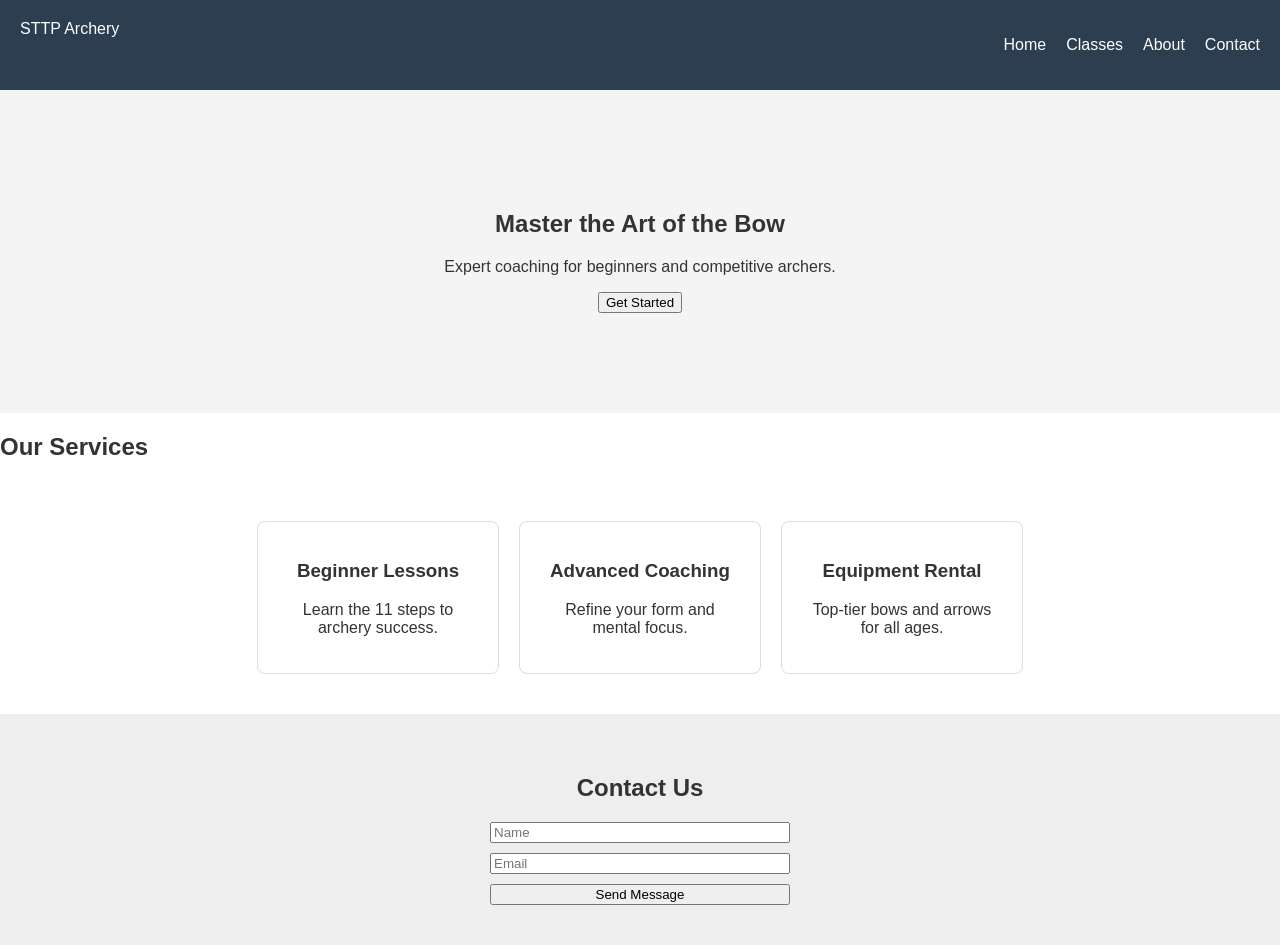
==== index.html @ 83914451 "Add files via upload" ====
<!DOCTYPE html>
<html lang="en">
<head>
    <meta charset="UTF-8">
    <meta name="viewport" content="width=device-width, initial-scale=1.0">
    <title>STTP Archery | Precision & Focus</title>
    <link rel="stylesheet" href="style.css">
</head>
<body>
    <header>
        <nav>
            <div class="logo">STTP Archery</div>
            <ul>
                <li><a href="#home">Home</a></li>
                <li><a href="#services">Classes</a></li>
                <li><a href="#about">About</a></li>
                <li><a href="#contact">Contact</a></li>
            </ul>
        </nav>
    </header>

    <section id="home" class="hero">
        <h1>Master the Art of the Bow</h1>
        <p>Expert coaching for beginners and competitive archers.</p>
        <button>Get Started</button>
    </section>

    <section id="services">
        <h2>Our Services</h2>
        <div class="grid">
            <div class="card"><h3>Beginner Lessons</h3><p>Learn the 11 steps to archery success.</p></div>
            <div class="card"><h3>Advanced Coaching</h3><p>Refine your form and mental focus.</p></div>
            <div class="card"><h3>Equipment Rental</h3><p>Top-tier bows and arrows for all ages.</p></div>
        </div>
    </section>

    <section id="contact">
        <h2>Contact Us</h2>
        <form>
            <input type="text" placeholder="Name">
            <input type="email" placeholder="Email">
            <button type="button">Send Message</button>
        </form>
    </section>
</body>
</html>
---- style.css ----
body { font-family: Arial, sans-serif; margin: 0; padding: 0; color: #333; }
nav { display: flex; justify-content: space-between; padding: 20px; background: #2c3e50; color: white; }
nav ul { list-style: none; display: flex; gap: 20px; }
nav a { color: white; text-decoration: none; }
.hero { text-align: center; padding: 100px 20px; background: #f4f4f4; }
.grid { display: flex; gap: 20px; padding: 40px; justify-content: center; }
.card { border: 1px solid #ddd; padding: 20px; border-radius: 8px; width: 200px; text-align: center; }
#contact { padding: 40px; text-align: center; background: #eee; }
form { display: flex; flex-direction: column; max-width: 300px; margin: 0 auto; gap: 10px; }
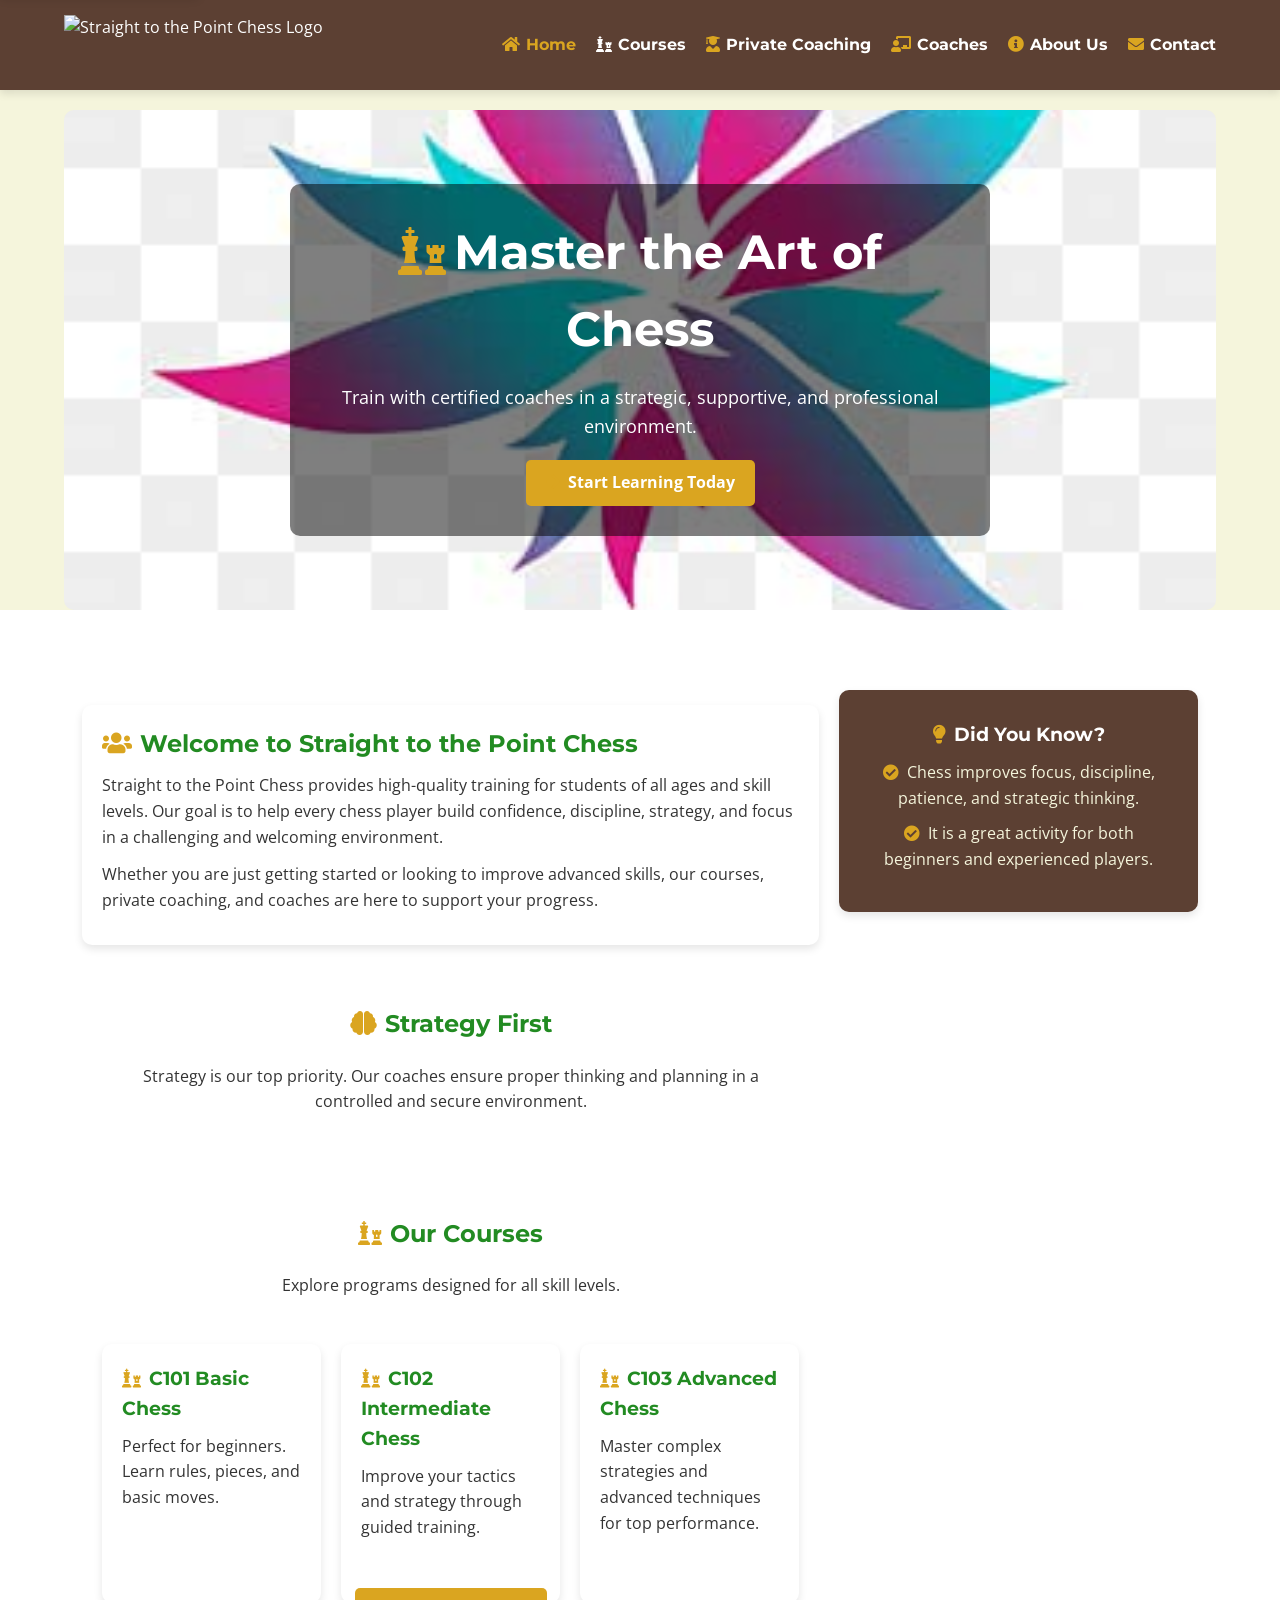
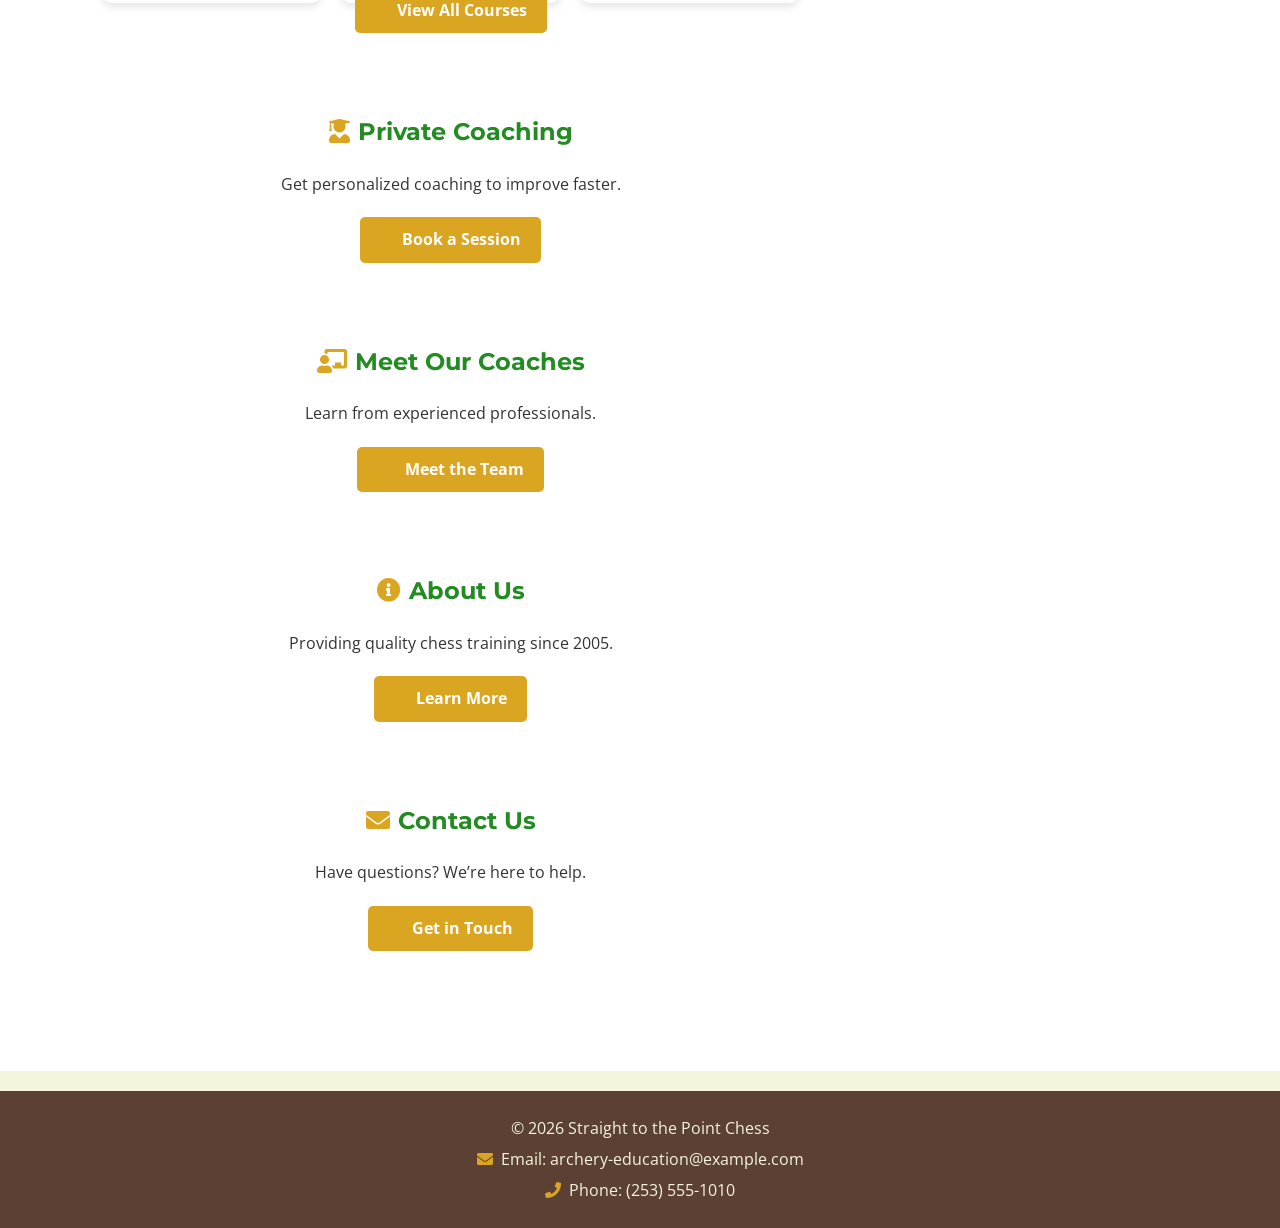
==== commit c8d9f44a: "add" ====
--- a/index.html
+++ b/index.html
@@ -1,46 +1,157 @@
-<!DOCTYPE html>
-<html lang="en">
-<head>
-    <meta charset="UTF-8">
-    <meta name="viewport" content="width=device-width, initial-scale=1.0">
-    <title>STTP Archery | Precision & Focus</title>
-    <link rel="stylesheet" href="style.css">
-</head>
-<body>
-    <header>
-        <nav>
-            <div class="logo">STTP Archery</div>
-            <ul>
-                <li><a href="#home">Home</a></li>
-                <li><a href="#services">Classes</a></li>
-                <li><a href="#about">About</a></li>
-                <li><a href="#contact">Contact</a></li>
-            </ul>
-        </nav>
-    </header>
-
-    <section id="home" class="hero">
-        <h1>Master the Art of the Bow</h1>
-        <p>Expert coaching for beginners and competitive archers.</p>
-        <button>Get Started</button>
-    </section>
-
-    <section id="services">
-        <h2>Our Services</h2>
-        <div class="grid">
-            <div class="card"><h3>Beginner Lessons</h3><p>Learn the 11 steps to archery success.</p></div>
-            <div class="card"><h3>Advanced Coaching</h3><p>Refine your form and mental focus.</p></div>
-            <div class="card"><h3>Equipment Rental</h3><p>Top-tier bows and arrows for all ages.</p></div>
-        </div>
-    </section>
-
-    <section id="contact">
-        <h2>Contact Us</h2>
-        <form>
-            <input type="text" placeholder="Name">
-            <input type="email" placeholder="Email">
-            <button type="button">Send Message</button>
-        </form>
-    </section>
-</body>
-</html>
+<!DOCTYPE html>
+<html lang="en">
+<head>
+    <meta charset="UTF-8">
+    <meta name="viewport" content="width=device-width, initial-scale=1.0">
+    <title>Home - Straight to the Point Chess</title>
+
+    <!-- CSS -->
+    <link rel="stylesheet" href="css/styles.css">
+
+    <!-- FONT AWESOME -->
+    <link rel="stylesheet" href="https://cdnjs.cloudflare.com/ajax/libs/font-awesome/5.15.3/css/all.min.css">
+
+    <!-- GOOGLE FONTS -->
+    <link href="https://fonts.googleapis.com/css2?family=Montserrat:wght@700&family=Open+Sans:wght@400;700&display=swap" rel="stylesheet">
+</head>
+<body>
+
+    <!-- SKIP LINK -->
+    <a href="#main-content" class="skip-link">Skip to main content</a>
+
+    <!-- HEADER -->
+    <header>
+        <div class="container">
+            <div class="logo">
+                <img
+                    src="https://upload.wikimedia.org/wikipedia/commons/thumb/f/f0/Chess_kdt45.svg/200px-Chess_kdt45.svg.png"
+                    srcset="
+                        https://upload.wikimedia.org/wikipedia/commons/thumb/f/f0/Chess_kdt45.svg/120px-Chess_kdt45.svg.png 200w,
+                        https://upload.wikimedia.org/wikipedia/commons/thumb/f/f0/Chess_kdt45.svg/200px-Chess_kdt45.svg.png 400w,
+                        https://upload.wikimedia.org/wikipedia/commons/thumb/f/f0/Chess_kdt45.svg/300px-Chess_kdt45.svg.png 800w
+                    "
+                    sizes="(max-width: 768px) 120px, 180px"
+                    alt="Straight to the Point Chess Logo"
+                    loading="lazy">
+            </div>
+
+            <nav>
+                <ul>
+                    <li><a href="index.html" class="active"><i class="fas fa-home"></i>Home</a></li>
+                    <li><a href="classes.html"><i class="fas fa-chess"></i>Courses</a></li>
+                    <li><a href="lessons.html"><i class="fas fa-user-graduate"></i>Private Coaching</a></li>
+                    <li><a href="instructors.html"><i class="fas fa-chalkboard-teacher"></i>Coaches</a></li>
+                    <li><a href="about.html"><i class="fas fa-info-circle"></i>About Us</a></li>
+                    <li><a href="contact.html"><i class="fas fa-envelope"></i>Contact</a></li>
+                </ul>
+            </nav>
+        </div>
+    </header>
+
+    <main id="main-content">
+
+        <!-- HERO -->
+        <section class="hero">
+            <div class="hero-content">
+                <h1><i class="fas fa-chess"></i>Master the Art of Chess</h1>
+                <p>Train with certified coaches in a strategic, supportive, and professional environment.</p>
+                <a href="classes.html" class="btn"><i class="fas fa-arrow-right"></i>Start Learning Today</a>
+            </div>
+        </section>
+
+        <!-- HOME CONTENT -->
+        <section>
+            <div class="container">
+                <div class="main-content">
+
+                    <div>
+                        <article class="class-card">
+                            <h2><i class="fas fa-users"></i>Welcome to Straight to the Point Chess</h2>
+                            <p>
+                                Straight to the Point Chess provides high-quality training for students of all ages
+                                and skill levels. Our goal is to help every chess player build confidence, discipline,
+                                strategy, and focus in a challenging and welcoming environment.
+                            </p>
+                            <p>
+                                Whether you are just getting started or looking to improve advanced skills, our
+                                courses, private coaching, and coaches are here to support your progress.
+                            </p>
+                        </article>
+
+                        <section id="safety">
+                            <h2><i class="fas fa-brain"></i>Strategy First</h2>
+                            <p>Strategy is our top priority. Our coaches ensure proper thinking and planning in a controlled and secure environment.</p>
+                        </section>
+
+                        <section id="classes">
+                            <h2><i class="fas fa-chess"></i>Our Courses</h2>
+                            <p>Explore programs designed for all skill levels.</p>
+
+                            <div class="classes">
+                                <article class="class-card">
+                                    <h3><i class="fas fa-chess"></i>C101 Basic Chess</h3>
+                                    <p>Perfect for beginners. Learn rules, pieces, and basic moves.</p>
+                                </article>
+
+                                <article class="class-card">
+                                    <h3><i class="fas fa-chess"></i>C102 Intermediate Chess</h3>
+                                    <p>Improve your tactics and strategy through guided training.</p>
+                                </article>
+
+                                <article class="class-card">
+                                    <h3><i class="fas fa-chess"></i>C103 Advanced Chess</h3>
+                                    <p>Master complex strategies and advanced techniques for top performance.</p>
+                                </article>
+                            </div>
+
+                            <a href="classes.html" class="btn"><i class="fas fa-arrow-right"></i>View All Courses</a>
+                        </section>
+
+                        <section id="lessons">
+                            <h2><i class="fas fa-user-graduate"></i>Private Coaching</h2>
+                            <p>Get personalized coaching to improve faster.</p>
+                            <a href="lessons.html" class="btn"><i class="fas fa-calendar-check"></i>Book a Session</a>
+                        </section>
+
+                        <section id="instructors">
+                            <h2><i class="fas fa-chalkboard-teacher"></i>Meet Our Coaches</h2>
+                            <p>Learn from experienced professionals.</p>
+                            <a href="instructors.html" class="btn"><i class="fas fa-users"></i>Meet the Team</a>
+                        </section>
+
+                        <section id="about">
+                            <h2><i class="fas fa-info-circle"></i>About Us</h2>
+                            <p>Providing quality chess training since 2005.</p>
+                            <a href="about.html" class="btn"><i class="fas fa-arrow-right"></i>Learn More</a>
+                        </section>
+
+                        <section id="contact">
+                            <h2><i class="fas fa-envelope"></i>Contact Us</h2>
+                            <p>Have questions? We’re here to help.</p>
+                            <a href="contact.html" class="btn"><i class="fas fa-paper-plane"></i>Get in Touch</a>
+                        </section>
+                    </div>
+
+                    <aside class="sidebar">
+                        <h3><i class="fas fa-lightbulb"></i>Did You Know?</h3>
+                        <p><i class="fas fa-check-circle"></i>Chess improves focus, discipline, patience, and strategic thinking.</p>
+                        <p><i class="fas fa-check-circle"></i>It is a great activity for both beginners and experienced players.</p>
+                    </aside>
+
+                </div>
+            </div>
+        </section>
+
+    </main>
+
+    <!-- FOOTER -->
+    <footer>
+        <div class="container">
+            <p>&copy; 2026 Straight to the Point Chess</p>
+            <p><i class="fas fa-envelope"></i>Email: archery-education@example.com</p>
+            <p><i class="fas fa-phone"></i>Phone: (253) 555-1010</p>
+        </div>
+    </footer>
+
+</body>
+</html>
--- a/css/styles.css
+++ b/css/styles.css
@@ -0,0 +1,674 @@
+/* =========================
+   COLOR VARIABLES
+========================= */
+:root {
+    --forest-green: #228B22;
+    --deep-brown: #5C4033;
+    --gold-accent: #DAA520;
+    --cream-white: #F5F5DC;
+    --dark-text: #333333;
+    --white: #ffffff;
+    --shadow: 0 4px 8px rgba(0, 0, 0, 0.1);
+    --radius: 10px;
+    --transition: 0.3s ease;
+}
+
+/* =========================
+   RESET
+========================= */
+* {
+    margin: 0;
+    padding: 0;
+    box-sizing: border-box;
+}
+
+/* =========================
+   BODY
+========================= */
+body {
+    font-family: 'Open Sans', sans-serif;
+    background-color: var(--cream-white);
+    color: var(--dark-text);
+    line-height: 1.6;
+}
+
+/* =========================
+   ACCESSIBILITY - SKIP LINK
+========================= */
+.skip-link {
+    position: absolute;
+    top: -50px;
+    left: 0;
+    background-color: var(--white);
+    color: var(--dark-text);
+    padding: 10px 16px;
+    z-index: 9999;
+    text-decoration: none;
+    font-weight: bold;
+    border-radius: 0 0 6px 0;
+    box-shadow: var(--shadow);
+    transition: top 0.3s ease;
+}
+
+.skip-link:focus {
+    top: 0;
+}
+
+/* =========================
+   TYPOGRAPHY
+========================= */
+h1, h2, h3, h4, h5, h6 {
+    font-family: 'Montserrat', sans-serif;
+    font-weight: 700;
+}
+
+p {
+    font-size: 1em;
+    line-height: 1.6;
+}
+
+/* =========================
+   LAYOUT HELPERS
+========================= */
+.container {
+    width: 90%;
+    max-width: 1200px;
+    margin: 0 auto;
+}
+
+/* =========================
+   IMAGES
+========================= */
+img {
+    max-width: 100%;
+    height: auto;
+    display: block;
+}
+
+/* =========================
+   HEADER
+========================= */
+header {
+    background-color: var(--deep-brown);
+    color: var(--white);
+    padding: 15px 0;
+    box-shadow: var(--shadow);
+}
+
+header .container {
+    display: flex;
+    justify-content: space-between;
+    align-items: center;
+    gap: 20px;
+}
+
+.logo img {
+    height: 60px;
+    width: auto;
+}
+
+/* =========================
+   NAVIGATION
+========================= */
+nav ul {
+    list-style: none;
+    display: flex;
+    align-items: center;
+    justify-content: flex-end;
+    gap: 20px;
+    flex-wrap: wrap;
+}
+
+nav a {
+    color: var(--white);
+    text-decoration: none;
+    font-family: 'Montserrat', sans-serif;
+    font-weight: bold;
+    transition: color var(--transition);
+}
+
+nav a:hover,
+nav a.active,
+nav a:focus,
+nav a:focus-visible {
+    color: var(--gold-accent);
+}
+
+nav a i {
+    margin-right: 6px;
+}
+
+nav a:hover i,
+nav a:focus i,
+nav a:focus-visible i {
+    transform: scale(1.1);
+}
+
+i {
+    margin-right: 8px;
+    transition: transform 0.3s ease;
+}
+
+/* =========================
+   ICON STYLES
+========================= */
+.fa-phone,
+.fa-envelope,
+.fa-map-marker-alt,
+.fa-check-circle,
+.fa-star,
+.fa-info-circle,
+.fa-bullseye,
+.fa-history,
+.fa-warehouse,
+.fa-handshake,
+.fa-users,
+.fa-home,
+.fa-user-graduate,
+.fa-chalkboard-teacher,
+.fa-calendar-alt,
+.fa-calendar-check,
+.fa-comments,
+.fa-map,
+.fa-search,
+.fa-lightbulb,
+.fa-paper-plane,
+.fa-arrow-right,
+.fa-clock,
+.fa-dollar-sign,
+.fa-signal,
+.fa-trophy,
+.fa-child,
+.fa-user,
+.fa-seedling,
+.fa-chart-line,
+.fa-shield-alt,
+.fa-check {
+    color: var(--gold-accent);
+}
+
+aside i,
+footer i,
+h1 i,
+h2 i,
+h3 i {
+    color: var(--gold-accent);
+}
+
+/* =========================
+   HERO SECTION
+========================= */
+.hero {
+    background: url('../images/hero-large.jpg') no-repeat center center/cover;
+    min-height: 500px;
+    display: flex;
+    justify-content: center;
+    align-items: center;
+    text-align: center;
+    color: var(--white);
+    padding: 20px;
+    border-radius: var(--radius);
+    margin: 20px auto 0;
+    width: 90%;
+    max-width: 1200px;
+    animation: fadeIn 1.5s ease-in;
+}
+
+.hero-content {
+    background-color: rgba(0, 0, 0, 0.5);
+    padding: 30px;
+    border-radius: var(--radius);
+    max-width: 700px;
+}
+
+.hero h1 {
+    font-size: 48px;
+    margin-bottom: 15px;
+}
+
+.hero p {
+    font-size: 18px;
+    margin: 15px 0 20px;
+}
+
+/* =========================
+   BUTTONS
+========================= */
+.btn {
+    display: inline-block;
+    background-color: var(--gold-accent);
+    color: var(--white);
+    padding: 10px 20px;
+    text-decoration: none;
+    border-radius: 5px;
+    font-weight: bold;
+    transition: background-color var(--transition), transform var(--transition);
+}
+
+.btn:hover,
+.btn:focus,
+.btn:focus-visible {
+    background-color: #b8860b;
+    transform: translateY(-2px);
+}
+
+/* =========================
+   GENERAL SECTIONS
+========================= */
+section {
+    padding: 40px 20px;
+    text-align: center;
+}
+
+section:nth-of-type(even) {
+    background-color: var(--white);
+}
+
+section h2 {
+    margin-bottom: 20px;
+    color: var(--forest-green);
+}
+
+section p {
+    max-width: 800px;
+    margin: 0 auto 20px;
+}
+
+/* =========================
+   PAGE HEADER
+========================= */
+.page-header {
+    background:
+        linear-gradient(rgba(129, 230, 129, 0.75), rgba(117, 73, 53, 0.75)),
+        url('../images/hero-large.jpg') no-repeat center center/cover;
+    color: var(--white);
+    border-radius: var(--radius);
+    margin: 20px auto;
+    padding: 50px 20px;
+    text-align: center;
+    width: 90%;
+    max-width: 1200px;
+}
+
+.page-header h1 {
+    font-size: 40px;
+    color: var(--white);
+    margin-bottom: 15px;
+}
+
+.page-header p {
+    max-width: 700px;
+    margin: 0 auto;
+    color: var(--cream-white);
+}
+
+/* =========================
+   MAIN GRID LAYOUT
+========================= */
+.main-content {
+    display: grid;
+    grid-template-columns: repeat(3, 1fr);
+    grid-template-areas: "main main aside";
+    gap: 20px;
+    align-items: start;
+    padding: 40px 0;
+}
+
+.main-content > div {
+    grid-area: main;
+}
+
+.main-content > aside {
+    grid-area: aside;
+}
+
+.main-content > div article:first-child {
+    margin-bottom: 20px;
+}
+
+/* =========================
+   ARTICLES
+========================= */
+article {
+    margin: 15px 0;
+}
+
+/* =========================
+   REUSABLE CARD
+========================= */
+.card {
+    background-color: var(--white);
+    padding: 20px;
+    border-radius: var(--radius);
+    box-shadow: var(--shadow);
+}
+
+/* =========================
+   CARD STYLES
+========================= */
+.class-card,
+.instructor-card,
+aside {
+    border-radius: var(--radius);
+}
+
+.class-card,
+.instructor-card {
+    background-color: var(--white);
+    padding: 20px;
+    box-shadow: var(--shadow);
+    height: 100%;
+    transition: transform var(--transition), box-shadow var(--transition);
+}
+
+.class-card:hover,
+.class-card:focus-within,
+.instructor-card:hover,
+.instructor-card:focus-within {
+    transform: translateY(-4px);
+    box-shadow: 0 6px 14px rgba(0, 0, 0, 0.12);
+}
+
+/* =========================
+   CLASSES GRID
+========================= */
+.classes {
+    display: grid;
+    grid-template-columns: repeat(3, 1fr);
+    gap: 20px;
+    align-items: stretch;
+    margin-top: 30px;
+}
+
+.class-card {
+    text-align: left;
+}
+
+.class-card h2,
+.class-card h3 {
+    color: var(--forest-green);
+    margin-bottom: 10px;
+}
+
+.class-card p {
+    margin-bottom: 12px;
+}
+
+.class-card ul {
+    margin-top: 15px;
+    padding-left: 20px;
+}
+
+.classes .class-card li {
+    margin-bottom: 8px;
+}
+
+.class-card + .classes {
+    margin-top: 20px;
+}
+
+/* =========================
+   SAFETY SECTION
+========================= */
+#safety {
+    background-color: var(--white);
+}
+
+#safety h2 {
+    color: var(--forest-green);
+}
+
+/* =========================
+   INSTRUCTORS GRID
+========================= */
+.instructors {
+    display: grid;
+    grid-template-columns: repeat(3, 1fr);
+    gap: 20px;
+    margin-top: 30px;
+}
+
+.instructor-card {
+    text-align: center;
+}
+
+.instructor-card img {
+    width: 120px;
+    height: 120px;
+    border-radius: 50%;
+    object-fit: cover;
+    margin: 0 auto 15px;
+    border: 3px solid var(--gold-accent);
+    transition: transform 0.3s ease;
+}
+
+.instructor-card img:hover,
+.instructor-card img:focus {
+    transform: scale(1.05);
+}
+
+.instructor-card h2 {
+    color: var(--forest-green);
+    margin-bottom: 10px;
+}
+
+.instructor-card p {
+    margin-bottom: 10px;
+}
+
+.instructor-card strong {
+    color: var(--gold-accent);
+}
+
+/* =========================
+   CONTACT PAGE
+========================= */
+.contact-info {
+    text-align: center;
+    padding: 40px;
+}
+
+.contact-info a,
+address a {
+    color: var(--forest-green);
+    text-decoration: none;
+    font-weight: bold;
+    transition: color var(--transition);
+}
+
+.contact-info a:hover,
+.contact-info a:focus,
+.contact-info a:focus-visible,
+address a:hover,
+address a:focus,
+address a:focus-visible {
+    color: var(--gold-accent);
+}
+
+address {
+    font-style: normal;
+}
+
+address p {
+    margin-bottom: 15px;
+}
+
+.map {
+    padding: 40px;
+    text-align: center;
+}
+
+.map iframe,
+iframe {
+    border: 0;
+    border-radius: var(--radius);
+    box-shadow: var(--shadow);
+    margin-top: 15px;
+    width: 100%;
+}
+
+/* =========================
+   ASIDE
+========================= */
+aside {
+    background-color: var(--deep-brown);
+    color: var(--cream-white);
+    padding: 30px;
+    text-align: center;
+    height: fit-content;
+    box-shadow: var(--shadow);
+}
+
+aside h3 {
+    margin-bottom: 10px;
+    color: var(--white);
+}
+
+aside p {
+    margin: 10px 0;
+}
+
+/* =========================
+   FOOTER
+========================= */
+footer {
+    background-color: var(--deep-brown);
+    color: var(--cream-white);
+    text-align: center;
+    padding: 20px;
+    margin-top: 20px;
+}
+
+footer p {
+    margin: 5px 0;
+}
+
+/* =========================
+   ANIMATIONS
+========================= */
+@keyframes fadeIn {
+    from {
+        opacity: 0;
+    }
+    to {
+        opacity: 1;
+    }
+}
+
+/* =========================
+   ACCESSIBILITY - FOCUS STATES
+========================= */
+a:focus,
+button:focus,
+.btn:focus,
+.skip-link:focus,
+input:focus,
+textarea:focus,
+select:focus {
+    outline: 2px solid var(--gold-accent);
+    outline-offset: 3px;
+}
+
+a:focus-visible,
+button:focus-visible,
+.btn:focus-visible,
+input:focus-visible,
+textarea:focus-visible,
+select:focus-visible {
+    outline: 2px solid var(--gold-accent);
+    outline-offset: 3px;
+}
+
+/* =========================
+   RESPONSIVE DESIGN
+========================= */
+@media (max-width: 1000px) {
+    .hero {
+        background-image: url('../images/hero-medium.jpg');
+    }
+
+    .page-header {
+        background:
+            linear-gradient(rgba(129, 230, 129, 0.75), rgba(117, 73, 53, 0.75)),
+            url('../images/hero-medium.jpg') no-repeat center center/cover;
+    }
+
+    .classes,
+    .instructors {
+        grid-template-columns: repeat(2, 1fr);
+    }
+}
+
+@media (max-width: 768px) {
+    header .container {
+        flex-direction: column;
+        gap: 15px;
+    }
+
+    nav ul {
+        flex-direction: column;
+        align-items: center;
+        justify-content: center;
+        gap: 10px;
+    }
+
+    .hero {
+        min-height: auto;
+        padding: 80px 20px;
+    }
+
+    .hero h1,
+    .page-header h1 {
+        font-size: 32px;
+    }
+
+    .hero p {
+        font-size: 16px;
+    }
+
+    section {
+        padding: 40px 20px;
+    }
+
+    .main-content {
+        grid-template-columns: 1fr;
+        grid-template-areas:
+            "main"
+            "aside";
+    }
+
+    .classes,
+    .instructors {
+        grid-template-columns: 1fr;
+    }
+
+    .class-card,
+    .instructor-card {
+        max-width: 100%;
+    }
+}
+
+@media (max-width: 600px) {
+    .hero {
+        background-image: url('../images/hero-small.jpg');
+    }
+
+    .page-header {
+        background:
+            linear-gradient(rgba(129, 230, 129, 0.75), rgba(117, 73, 53, 0.75)),
+            url('../images/hero-small.jpg') no-repeat center center/cover;
+    }
+}
+
+/* =========================
+   ACCESSIBILITY - REDUCED MOTION
+========================= */
+@media (prefers-reduced-motion: reduce) {
+    *,
+    *::before,
+    *::after {
+        animation: none !important;
+        transition: none !important;
+        scroll-behavior: auto !important;
+    }
+}
